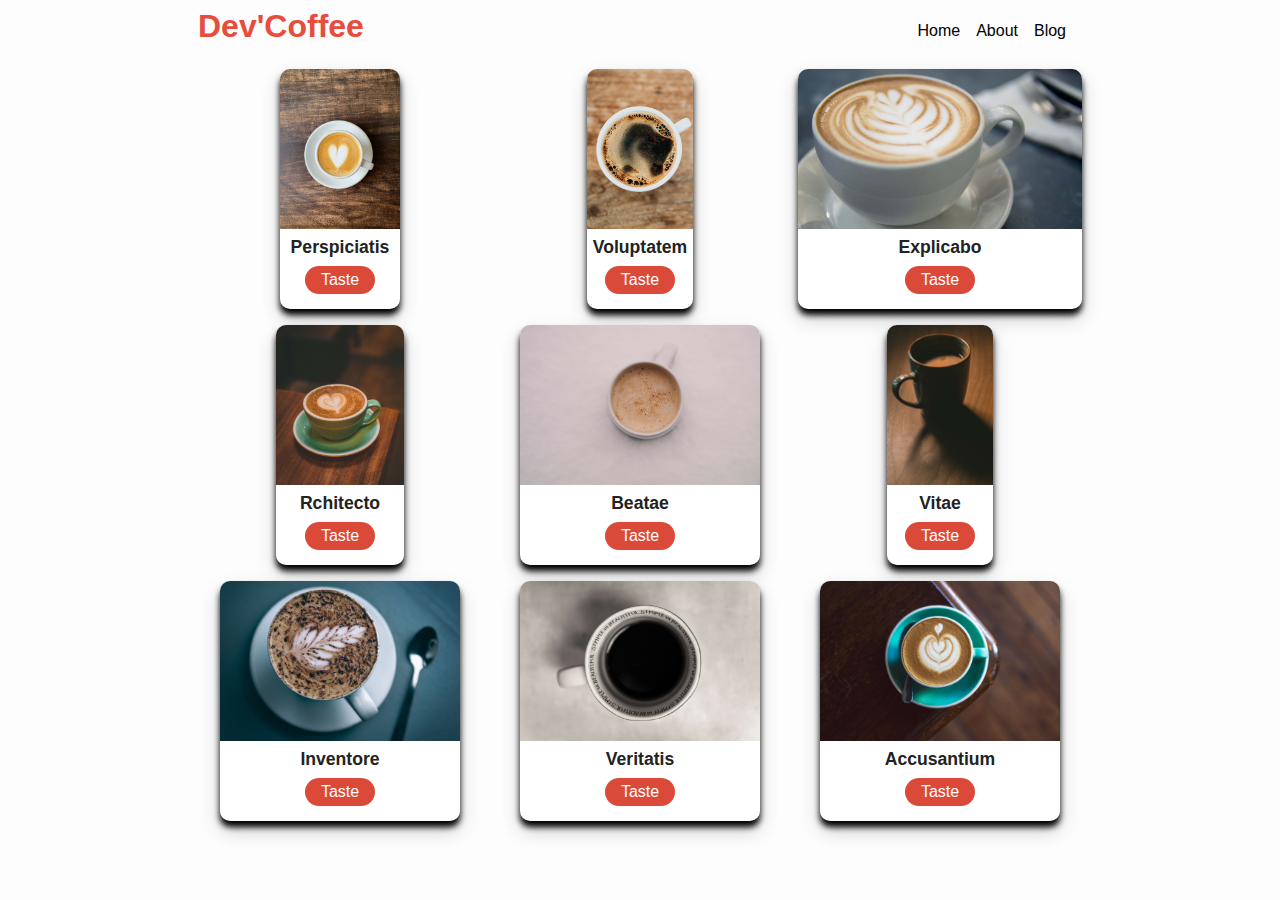
==== DEVCOFEE/index.html @ 3898f1f6 "devCoffee_v1" ====
<!DOCTYPE html>
<html lang="en">
  <head>
    <meta charset="UTF-8">
    <meta name="viewport" content="width=device-width, initial-scale=1.0">
    <meta http-equiv="X-UA-Compatible" content="ie=edge">
    <link rel="stylesheet" href="css/styles.css">
    <link rel="manifest" href="manifest.json">
    <link rel="shortcut icon" href="images/icons/icon-128x128.png">
    <!-- ios support -->
    
    <link rel="apple-touch-icon" href="images/icons/icon-96x96.png">
    
    <meta name="apple-mobile-web-app-status-bar" content="#db4938">
    <meta name="theme-color" content="#db4938">
    <title>Dev'Coffee PWA</title>
  </head>
  <body>
    <main>
      <nav>
        <h1>Dev'Coffee</h1>
        <ul>
          <li>Home</li>
          <li>About</li>
          <li>Blog</li>
        </ul>
      </nav>
      <div class="container"></div>
    </main>
    <script src="js/app.js"></script>
  </body>
</html>
---- DEVCOFEE/css/styles.css ----
* {
    margin: 0;
    padding: 0;
    box-sizing: border-box;
}

body {
    background: #fdfdfd;
    font-family: "Nunito", sans-serif;
    font-size: 1rem;
}

main {
    max-width: 900px;
    margin: auto;
    padding: 0.5rem;
    text-align: center;
}

nav {
    display: flex;
    justify-content: space-between;
    align-items: center;
}

ul {
    list-style: none;
    display: flex;
}

li {
    margin-right: 1rem;
}

h1 {
    color: #e74c3c;
    margin-bottom: 0.5rem;
}
.container {
    display: grid;
    grid-template-columns: repeat(auto-fit, minmax(15rem, 1fr));
    grid-gap: 1rem;
    justify-content: center;
    align-items: center;
    margin: auto;
    padding: 1rem 0;
}
.card {
    display: flex;
    align-items: center;
    flex-direction: column;
    width: 15rem auto;
    height: 15rem;
    background: #fff;
    box-shadow: 0 10px 20px rgba(0, 0, 0, 0.19), 0 6px 6px rgba(0, 0, 0);
    border-radius: 10px;
    margin: auto;
    overflow: hidden;
}
.card--avatar {
    width: 100%;
    height: 10rem;
    object-fit: cover;
}

.card--title {
    color: #222;
    font-weight: 700;
    text-transform: capitalize;
    font-size: 1.1rem;
    margin-top: 0.5rem;
}
.card--link {
    text-decoration: none;
    background: #db4938;
    color: #fff;
    padding: 0.3rem 1rem;
    border-radius: 20px;
}
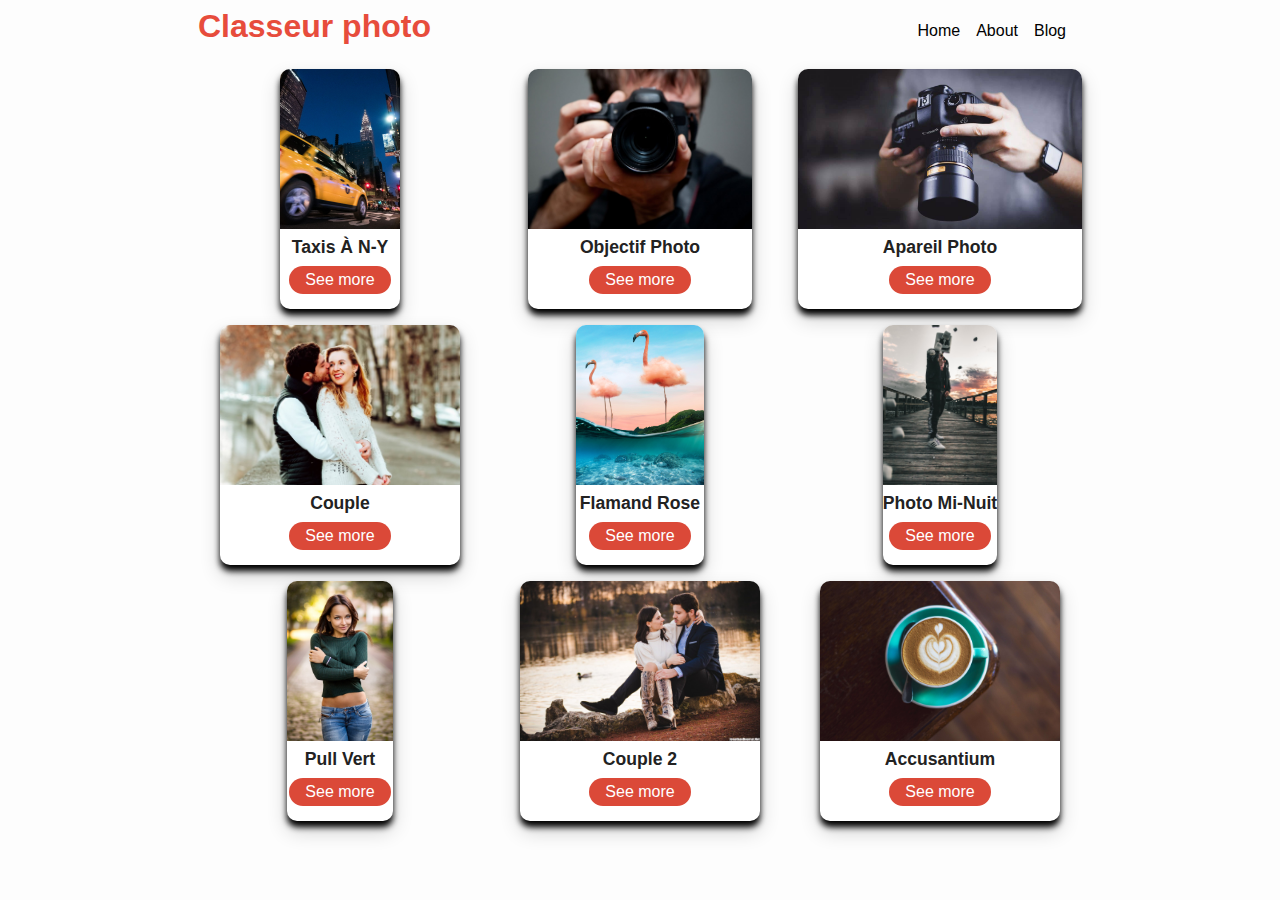
==== commit 3835fe58: "starter quizz app" ====
--- a/DEVCOFEE/index.html
+++ b/DEVCOFEE/index.html
@@ -18,7 +18,7 @@
   <body>
     <main>
       <nav>
-        <h1>Dev'Coffee</h1>
+        <h1>Classeur photo</h1>
         <ul>
           <li>Home</li>
           <li>About</li>
